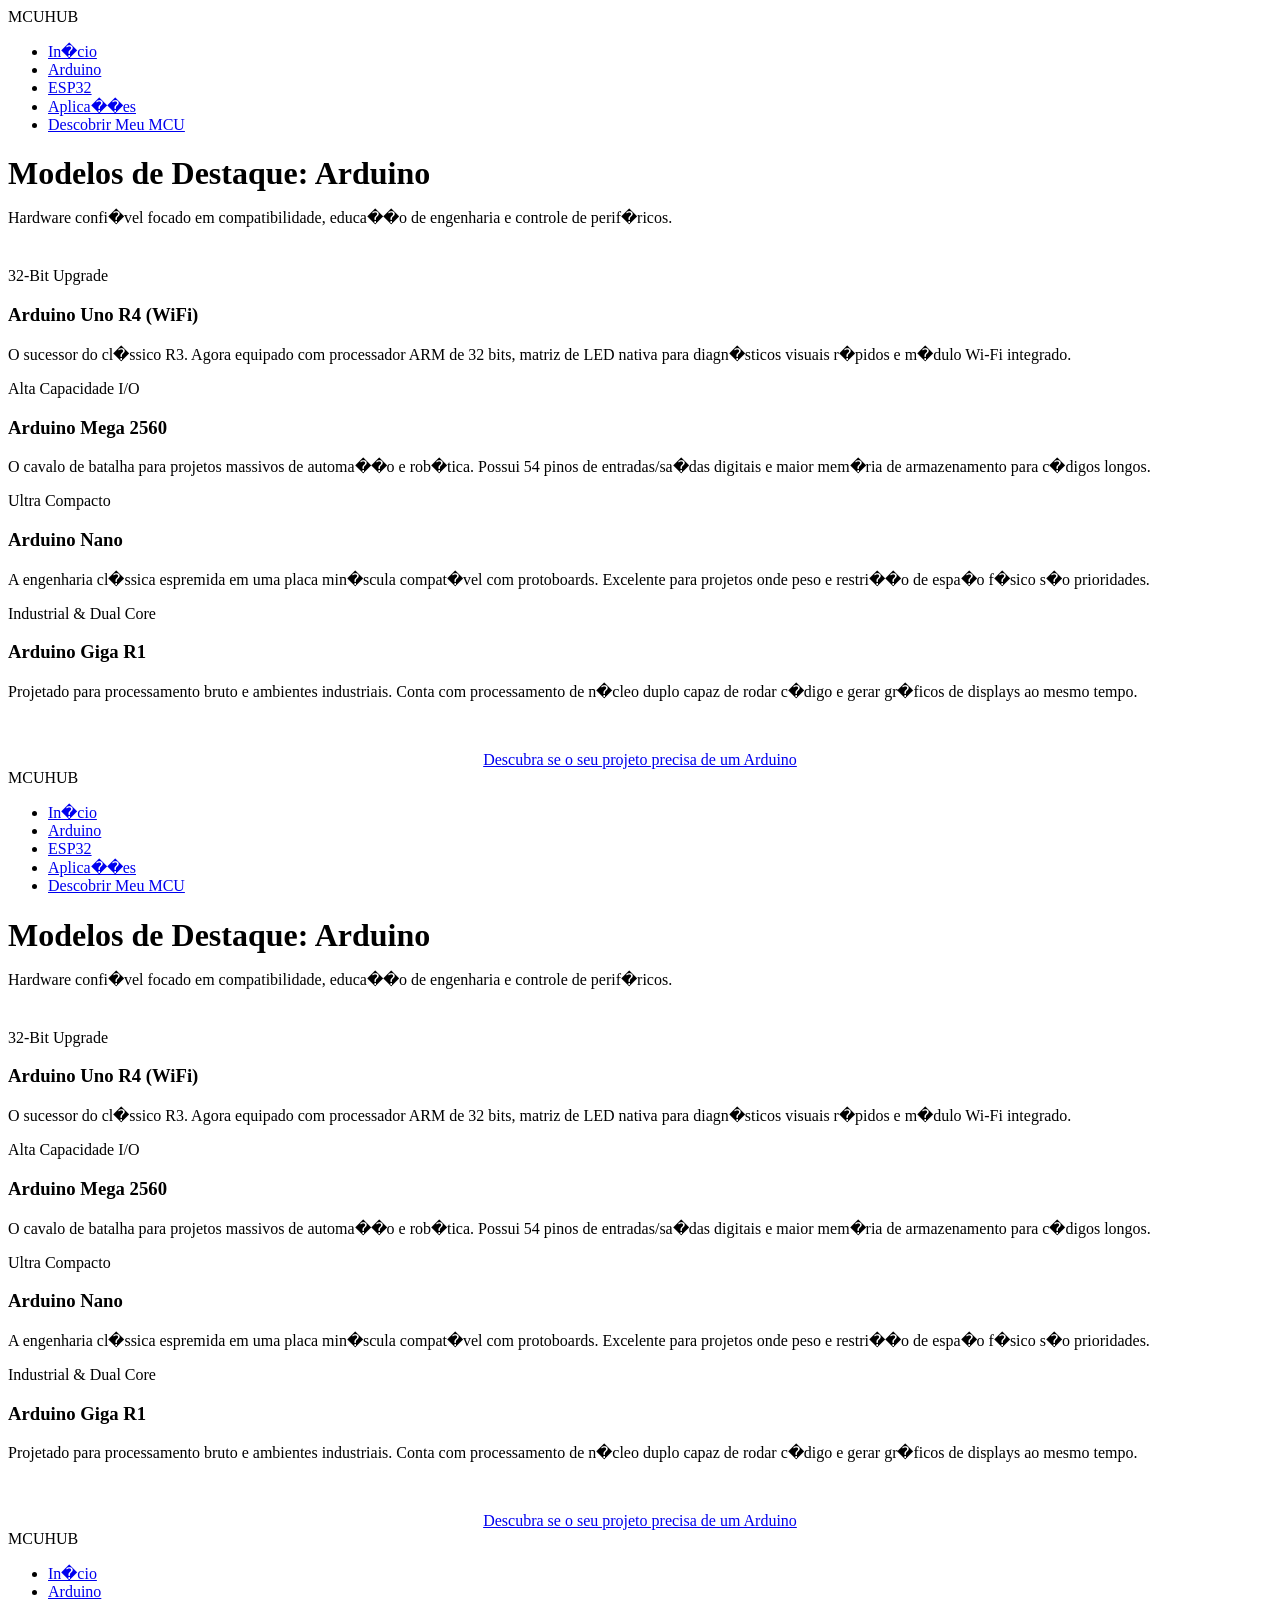
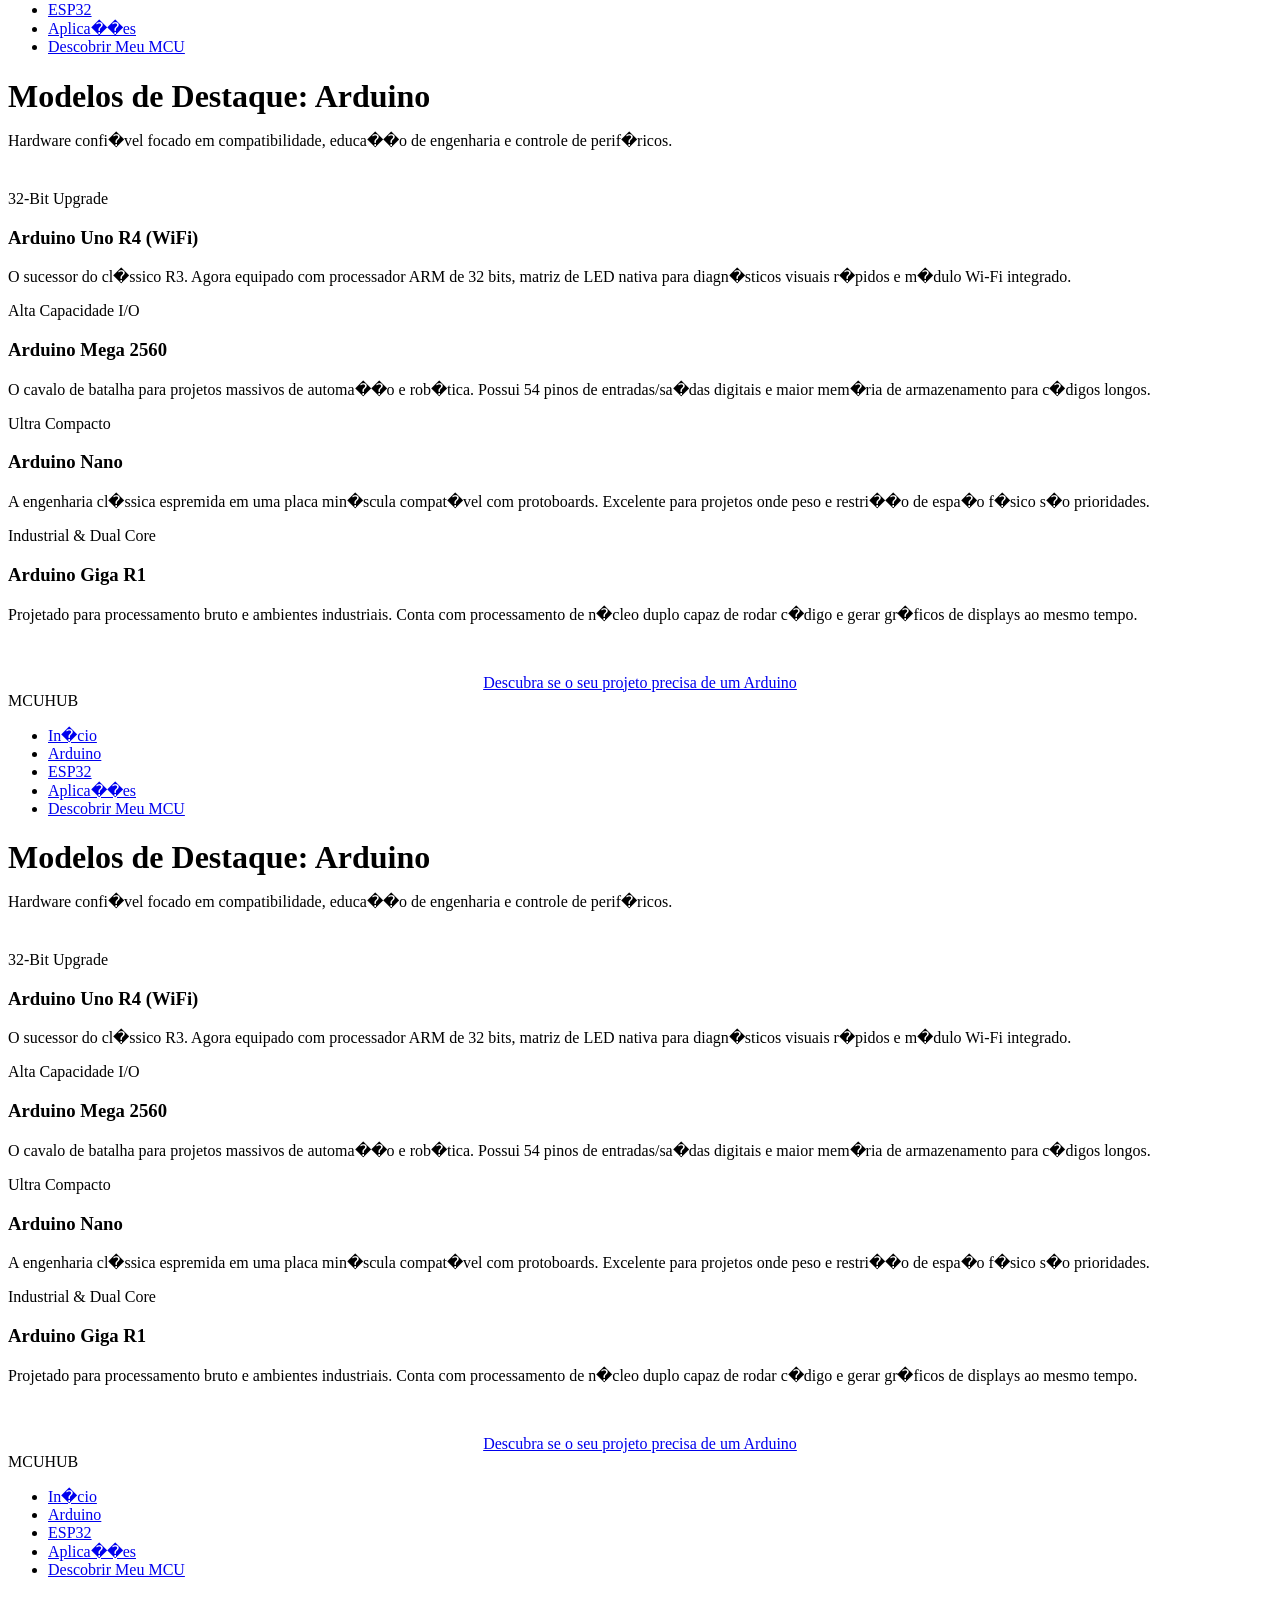
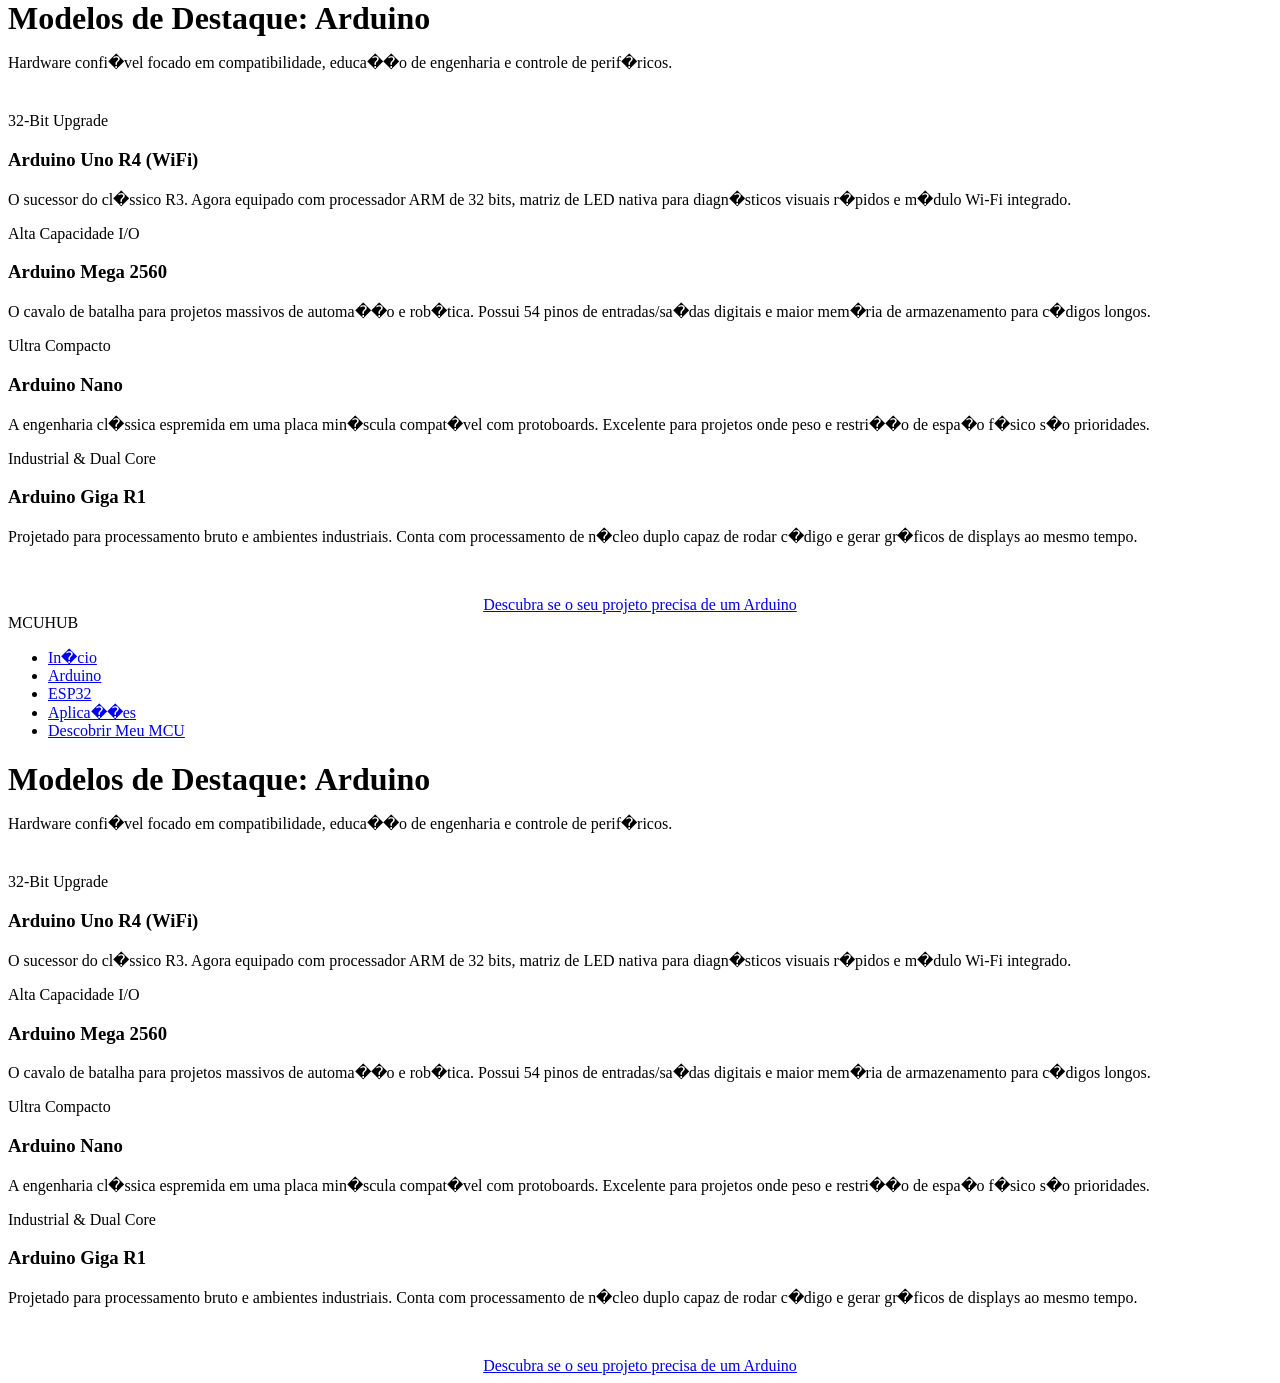
==== arduino.html @ 1d7e1dc6 "Commit inicial: Estrutura completa do site de microcontroladores" ====
<!DOCTYPE html>
<html lang="pt-br">
<head>
    <meta charset="UTF-8">
    <meta name="viewport" content="width=device-width, initial-scale=1.0">
    <title>Modelos Arduino</title>
    <link rel="stylesheet" href="css/main.css">
    <link href="https://fonts.googleapis.com/css2?family=Urbanist:wght@400;600;700&family=JetBrains+Mono&display=swap" rel="stylesheet">
</head>
<body>

    <nav class="navbar">
        <div class="logo">MCU<span>HUB</span></div>
        <ul class="nav-links">
            <li><a href="index.html">In�cio</a></li>
            <li><a href="arduino.html" class="active">Arduino</a></li>
            <li><a href="esp32.html">ESP32</a></li>
            <li><a href="projetos.html">Aplica��es</a></li>
            <li><a href="quiz.html">Descobrir Meu MCU</a></li>
        </ul>
    </nav>

    <main class="container">
        <h1 style="margin-bottom: 10px;">Modelos de Destaque: Arduino</h1>
        <p style="color: var(--texto-mutado); margin-bottom: 40px;">Hardware confi�vel focado em compatibilidade, educa��o de engenharia e controle de perif�ricos.</p>

        <div class="grid-2">
            <div class="card">
                <span class="badge badge-arduino">32-Bit Upgrade</span>
                <h3>Arduino Uno R4 (WiFi)</h3>
                <p style="color: var(--texto-mutado);">O sucessor do cl�ssico R3. Agora equipado com processador ARM de 32 bits, matriz de LED nativa para diagn�sticos visuais r�pidos e m�dulo Wi-Fi integrado.</p>
            </div>
            
            <div class="card">
                <span class="badge badge-arduino">Alta Capacidade I/O</span>
                <h3>Arduino Mega 2560</h3>
                <p style="color: var(--texto-mutado);">O cavalo de batalha para projetos massivos de automa��o e rob�tica. Possui 54 pinos de entradas/sa�das digitais e maior mem�ria de armazenamento para c�digos longos.</p>
            </div>

            <div class="card">
                <span class="badge badge-arduino">Ultra Compacto</span>
                <h3>Arduino Nano</h3>
                <p style="color: var(--texto-mutado);">A engenharia cl�ssica espremida em uma placa min�scula compat�vel com protoboards. Excelente para projetos onde peso e restri��o de espa�o f�sico s�o prioridades.</p>
            </div>

            <div class="card">
                <span class="badge badge-arduino">Industrial & Dual Core</span>
                <h3>Arduino Giga R1</h3>
                <p style="color: var(--texto-mutado);">Projetado para processamento bruto e ambientes industriais. Conta com processamento de n�cleo duplo capaz de rodar c�digo e gerar gr�ficos de displays ao mesmo tempo.</p>
            </div>
        </div>

        <div style="margin-top: 50px; text-align: center;">
            <a href="quiz.html" class="btn btn-primary">Descubra se o seu projeto precisa de um Arduino</a>
        </div>
    </main>

</body>
</html><!DOCTYPE html>
<html lang="pt-br">
<head>
    <meta charset="UTF-8">
    <meta name="viewport" content="width=device-width, initial-scale=1.0">
    <title>Modelos Arduino</title>
    <link rel="stylesheet" href="css/main.css">
    <link href="https://fonts.googleapis.com/css2?family=Urbanist:wght@400;600;700&family=JetBrains+Mono&display=swap" rel="stylesheet">
</head>
<body>

    <nav class="navbar">
        <div class="logo">MCU<span>HUB</span></div>
        <ul class="nav-links">
            <li><a href="index.html">In�cio</a></li>
            <li><a href="arduino.html" class="active">Arduino</a></li>
            <li><a href="esp32.html">ESP32</a></li>
            <li><a href="projetos.html">Aplica��es</a></li>
            <li><a href="quiz.html">Descobrir Meu MCU</a></li>
        </ul>
    </nav>

    <main class="container">
        <h1 style="margin-bottom: 10px;">Modelos de Destaque: Arduino</h1>
        <p style="color: var(--texto-mutado); margin-bottom: 40px;">Hardware confi�vel focado em compatibilidade, educa��o de engenharia e controle de perif�ricos.</p>

        <div class="grid-2">
            <div class="card">
                <span class="badge badge-arduino">32-Bit Upgrade</span>
                <h3>Arduino Uno R4 (WiFi)</h3>
                <p style="color: var(--texto-mutado);">O sucessor do cl�ssico R3. Agora equipado com processador ARM de 32 bits, matriz de LED nativa para diagn�sticos visuais r�pidos e m�dulo Wi-Fi integrado.</p>
            </div>
            
            <div class="card">
                <span class="badge badge-arduino">Alta Capacidade I/O</span>
                <h3>Arduino Mega 2560</h3>
                <p style="color: var(--texto-mutado);">O cavalo de batalha para projetos massivos de automa��o e rob�tica. Possui 54 pinos de entradas/sa�das digitais e maior mem�ria de armazenamento para c�digos longos.</p>
            </div>

            <div class="card">
                <span class="badge badge-arduino">Ultra Compacto</span>
                <h3>Arduino Nano</h3>
                <p style="color: var(--texto-mutado);">A engenharia cl�ssica espremida em uma placa min�scula compat�vel com protoboards. Excelente para projetos onde peso e restri��o de espa�o f�sico s�o prioridades.</p>
            </div>

            <div class="card">
                <span class="badge badge-arduino">Industrial & Dual Core</span>
                <h3>Arduino Giga R1</h3>
                <p style="color: var(--texto-mutado);">Projetado para processamento bruto e ambientes industriais. Conta com processamento de n�cleo duplo capaz de rodar c�digo e gerar gr�ficos de displays ao mesmo tempo.</p>
            </div>
        </div>

        <div style="margin-top: 50px; text-align: center;">
            <a href="quiz.html" class="btn btn-primary">Descubra se o seu projeto precisa de um Arduino</a>
        </div>
    </main>

</body>
</html><!DOCTYPE html>
<html lang="pt-br">
<head>
    <meta charset="UTF-8">
    <meta name="viewport" content="width=device-width, initial-scale=1.0">
    <title>Modelos Arduino</title>
    <link rel="stylesheet" href="css/main.css">
    <link href="https://fonts.googleapis.com/css2?family=Urbanist:wght@400;600;700&family=JetBrains+Mono&display=swap" rel="stylesheet">
</head>
<body>

    <nav class="navbar">
        <div class="logo">MCU<span>HUB</span></div>
        <ul class="nav-links">
            <li><a href="index.html">In�cio</a></li>
            <li><a href="arduino.html" class="active">Arduino</a></li>
            <li><a href="esp32.html">ESP32</a></li>
            <li><a href="projetos.html">Aplica��es</a></li>
            <li><a href="quiz.html">Descobrir Meu MCU</a></li>
        </ul>
    </nav>

    <main class="container">
        <h1 style="margin-bottom: 10px;">Modelos de Destaque: Arduino</h1>
        <p style="color: var(--texto-mutado); margin-bottom: 40px;">Hardware confi�vel focado em compatibilidade, educa��o de engenharia e controle de perif�ricos.</p>

        <div class="grid-2">
            <div class="card">
                <span class="badge badge-arduino">32-Bit Upgrade</span>
                <h3>Arduino Uno R4 (WiFi)</h3>
                <p style="color: var(--texto-mutado);">O sucessor do cl�ssico R3. Agora equipado com processador ARM de 32 bits, matriz de LED nativa para diagn�sticos visuais r�pidos e m�dulo Wi-Fi integrado.</p>
            </div>
            
            <div class="card">
                <span class="badge badge-arduino">Alta Capacidade I/O</span>
                <h3>Arduino Mega 2560</h3>
                <p style="color: var(--texto-mutado);">O cavalo de batalha para projetos massivos de automa��o e rob�tica. Possui 54 pinos de entradas/sa�das digitais e maior mem�ria de armazenamento para c�digos longos.</p>
            </div>

            <div class="card">
                <span class="badge badge-arduino">Ultra Compacto</span>
                <h3>Arduino Nano</h3>
                <p style="color: var(--texto-mutado);">A engenharia cl�ssica espremida em uma placa min�scula compat�vel com protoboards. Excelente para projetos onde peso e restri��o de espa�o f�sico s�o prioridades.</p>
            </div>

            <div class="card">
                <span class="badge badge-arduino">Industrial & Dual Core</span>
                <h3>Arduino Giga R1</h3>
                <p style="color: var(--texto-mutado);">Projetado para processamento bruto e ambientes industriais. Conta com processamento de n�cleo duplo capaz de rodar c�digo e gerar gr�ficos de displays ao mesmo tempo.</p>
            </div>
        </div>

        <div style="margin-top: 50px; text-align: center;">
            <a href="quiz.html" class="btn btn-primary">Descubra se o seu projeto precisa de um Arduino</a>
        </div>
    </main>

</body>
</html><!DOCTYPE html>
<html lang="pt-br">
<head>
    <meta charset="UTF-8">
    <meta name="viewport" content="width=device-width, initial-scale=1.0">
    <title>Modelos Arduino</title>
    <link rel="stylesheet" href="css/main.css">
    <link href="https://fonts.googleapis.com/css2?family=Urbanist:wght@400;600;700&family=JetBrains+Mono&display=swap" rel="stylesheet">
</head>
<body>

    <nav class="navbar">
        <div class="logo">MCU<span>HUB</span></div>
        <ul class="nav-links">
            <li><a href="index.html">In�cio</a></li>
            <li><a href="arduino.html" class="active">Arduino</a></li>
            <li><a href="esp32.html">ESP32</a></li>
            <li><a href="projetos.html">Aplica��es</a></li>
            <li><a href="quiz.html">Descobrir Meu MCU</a></li>
        </ul>
    </nav>

    <main class="container">
        <h1 style="margin-bottom: 10px;">Modelos de Destaque: Arduino</h1>
        <p style="color: var(--texto-mutado); margin-bottom: 40px;">Hardware confi�vel focado em compatibilidade, educa��o de engenharia e controle de perif�ricos.</p>

        <div class="grid-2">
            <div class="card">
                <span class="badge badge-arduino">32-Bit Upgrade</span>
                <h3>Arduino Uno R4 (WiFi)</h3>
                <p style="color: var(--texto-mutado);">O sucessor do cl�ssico R3. Agora equipado com processador ARM de 32 bits, matriz de LED nativa para diagn�sticos visuais r�pidos e m�dulo Wi-Fi integrado.</p>
            </div>
            
            <div class="card">
                <span class="badge badge-arduino">Alta Capacidade I/O</span>
                <h3>Arduino Mega 2560</h3>
                <p style="color: var(--texto-mutado);">O cavalo de batalha para projetos massivos de automa��o e rob�tica. Possui 54 pinos de entradas/sa�das digitais e maior mem�ria de armazenamento para c�digos longos.</p>
            </div>

            <div class="card">
                <span class="badge badge-arduino">Ultra Compacto</span>
                <h3>Arduino Nano</h3>
                <p style="color: var(--texto-mutado);">A engenharia cl�ssica espremida em uma placa min�scula compat�vel com protoboards. Excelente para projetos onde peso e restri��o de espa�o f�sico s�o prioridades.</p>
            </div>

            <div class="card">
                <span class="badge badge-arduino">Industrial & Dual Core</span>
                <h3>Arduino Giga R1</h3>
                <p style="color: var(--texto-mutado);">Projetado para processamento bruto e ambientes industriais. Conta com processamento de n�cleo duplo capaz de rodar c�digo e gerar gr�ficos de displays ao mesmo tempo.</p>
            </div>
        </div>

        <div style="margin-top: 50px; text-align: center;">
            <a href="quiz.html" class="btn btn-primary">Descubra se o seu projeto precisa de um Arduino</a>
        </div>
    </main>

</body><!DOCTYPE html>
<html lang="pt-br">
<head>
    <meta charset="UTF-8">
    <meta name="viewport" content="width=device-width, initial-scale=1.0">
    <title>Modelos Arduino</title>
    <link rel="stylesheet" href="css/main.css">
    <link href="https://fonts.googleapis.com/css2?family=Urbanist:wght@400;600;700&family=JetBrains+Mono&display=swap" rel="stylesheet">
</head>
<body>

    <nav class="navbar">
        <div class="logo">MCU<span>HUB</span></div>
        <ul class="nav-links">
            <li><a href="index.html">In�cio</a></li>
            <li><a href="arduino.html" class="active">Arduino</a></li>
            <li><a href="esp32.html">ESP32</a></li>
            <li><a href="projetos.html">Aplica��es</a></li>
            <li><a href="quiz.html">Descobrir Meu MCU</a></li>
        </ul>
    </nav>

    <main class="container">
        <h1 style="margin-bottom: 10px;">Modelos de Destaque: Arduino</h1>
        <p style="color: var(--texto-mutado); margin-bottom: 40px;">Hardware confi�vel focado em compatibilidade, educa��o de engenharia e controle de perif�ricos.</p>

        <div class="grid-2">
            <div class="card">
                <span class="badge badge-arduino">32-Bit Upgrade</span>
                <h3>Arduino Uno R4 (WiFi)</h3>
                <p style="color: var(--texto-mutado);">O sucessor do cl�ssico R3. Agora equipado com processador ARM de 32 bits, matriz de LED nativa para diagn�sticos visuais r�pidos e m�dulo Wi-Fi integrado.</p>
            </div>
            
            <div class="card">
                <span class="badge badge-arduino">Alta Capacidade I/O</span>
                <h3>Arduino Mega 2560</h3>
                <p style="color: var(--texto-mutado);">O cavalo de batalha para projetos massivos de automa��o e rob�tica. Possui 54 pinos de entradas/sa�das digitais e maior mem�ria de armazenamento para c�digos longos.</p>
            </div>

            <div class="card">
                <span class="badge badge-arduino">Ultra Compacto</span>
                <h3>Arduino Nano</h3>
                <p style="color: var(--texto-mutado);">A engenharia cl�ssica espremida em uma placa min�scula compat�vel com protoboards. Excelente para projetos onde peso e restri��o de espa�o f�sico s�o prioridades.</p>
            </div>

            <div class="card">
                <span class="badge badge-arduino">Industrial & Dual Core</span>
                <h3>Arduino Giga R1</h3>
                <p style="color: var(--texto-mutado);">Projetado para processamento bruto e ambientes industriais. Conta com processamento de n�cleo duplo capaz de rodar c�digo e gerar gr�ficos de displays ao mesmo tempo.</p>
            </div>
        </div>

        <div style="margin-top: 50px; text-align: center;">
            <a href="quiz.html" class="btn btn-primary">Descubra se o seu projeto precisa de um Arduino</a>
        </div>
    </main>

</body>
</html><!DOCTYPE html>
<html lang="pt-br">
<head>
    <meta charset="UTF-8">
    <meta name="viewport" content="width=device-width, initial-scale=1.0">
    <title>Modelos Arduino</title>
    <link rel="stylesheet" href="css/main.css">
    <link href="https://fonts.googleapis.com/css2?family=Urbanist:wght@400;600;700&family=JetBrains+Mono&display=swap" rel="stylesheet">
</head>
<body>

    <nav class="navbar">
        <div class="logo">MCU<span>HUB</span></div>
        <ul class="nav-links">
            <li><a href="index.html">In�cio</a></li>
            <li><a href="arduino.html" class="active">Arduino</a></li>
            <li><a href="esp32.html">ESP32</a></li>
            <li><a href="projetos.html">Aplica��es</a></li>
            <li><a href="quiz.html">Descobrir Meu MCU</a></li>
        </ul>
    </nav>

    <main class="container">
        <h1 style="margin-bottom: 10px;">Modelos de Destaque: Arduino</h1>
        <p style="color: var(--texto-mutado); margin-bottom: 40px;">Hardware confi�vel focado em compatibilidade, educa��o de engenharia e controle de perif�ricos.</p>

        <div class="grid-2">
            <div class="card">
                <span class="badge badge-arduino">32-Bit Upgrade</span>
                <h3>Arduino Uno R4 (WiFi)</h3>
                <p style="color: var(--texto-mutado);">O sucessor do cl�ssico R3. Agora equipado com processador ARM de 32 bits, matriz de LED nativa para diagn�sticos visuais r�pidos e m�dulo Wi-Fi integrado.</p>
            </div>
            
            <div class="card">
                <span class="badge badge-arduino">Alta Capacidade I/O</span>
                <h3>Arduino Mega 2560</h3>
                <p style="color: var(--texto-mutado);">O cavalo de batalha para projetos massivos de automa��o e rob�tica. Possui 54 pinos de entradas/sa�das digitais e maior mem�ria de armazenamento para c�digos longos.</p>
            </div>

            <div class="card">
                <span class="badge badge-arduino">Ultra Compacto</span>
                <h3>Arduino Nano</h3>
                <p style="color: var(--texto-mutado);">A engenharia cl�ssica espremida em uma placa min�scula compat�vel com protoboards. Excelente para projetos onde peso e restri��o de espa�o f�sico s�o prioridades.</p>
            </div>

            <div class="card">
                <span class="badge badge-arduino">Industrial & Dual Core</span>
                <h3>Arduino Giga R1</h3>
                <p style="color: var(--texto-mutado);">Projetado para processamento bruto e ambientes industriais. Conta com processamento de n�cleo duplo capaz de rodar c�digo e gerar gr�ficos de displays ao mesmo tempo.</p>
            </div>
        </div>

        <div style="margin-top: 50px; text-align: center;">
            <a href="quiz.html" class="btn btn-primary">Descubra se o seu projeto precisa de um Arduino</a>
        </div>
    </main>

</body>
</html>
</html>
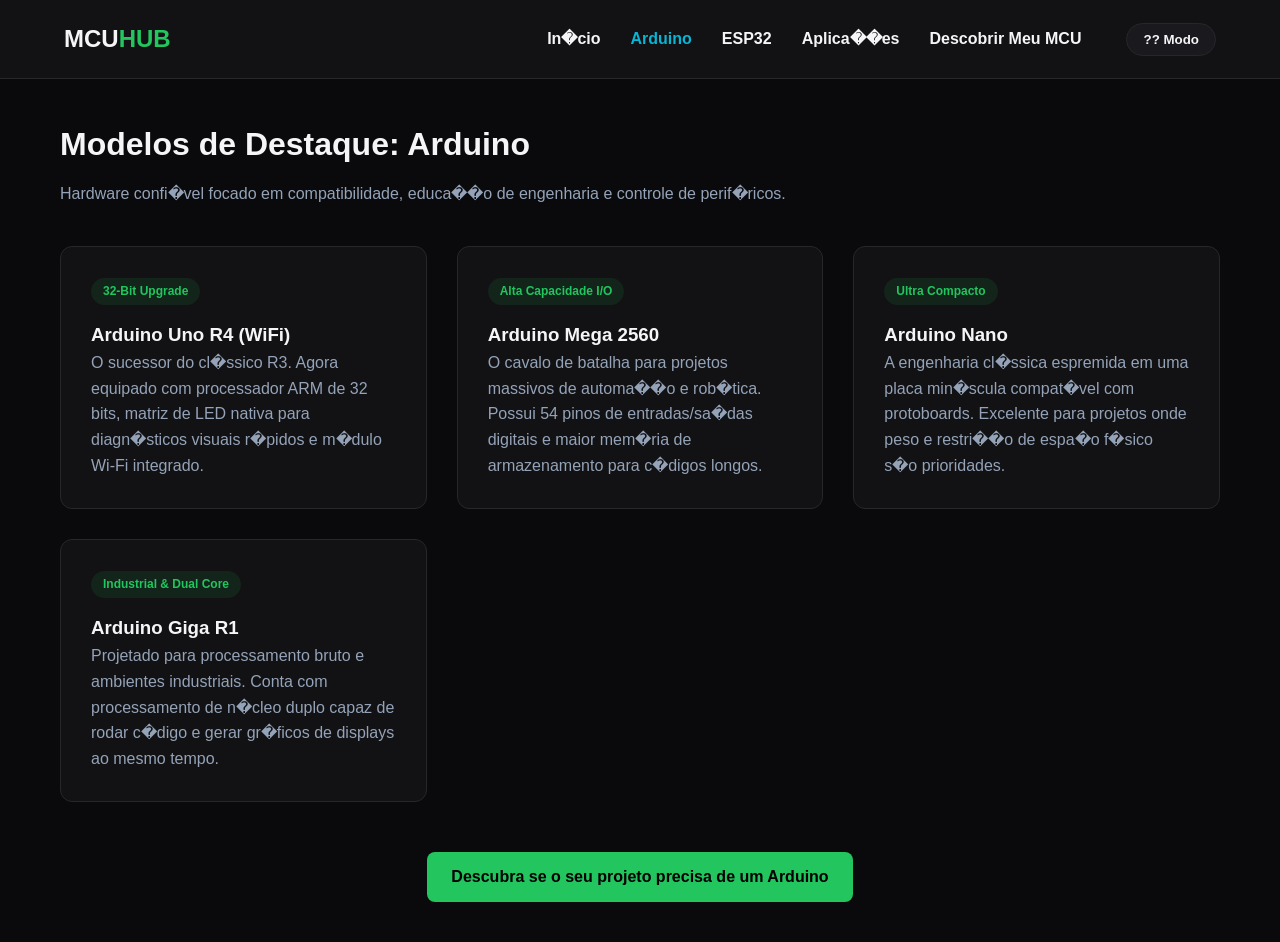
==== commit 0966565d: "Implementado sistema de tema Claro/Escuro completo com HTML, CSS e JS via CMD" ====
--- a/arduino.html
+++ b/arduino.html
@@ -17,6 +17,7 @@
             <li><a href="esp32.html">ESP32</a></li>
             <li><a href="projetos.html">Aplica��es</a></li>
             <li><a href="quiz.html">Descobrir Meu MCU</a></li>
+            <li><button class="theme-toggle-btn" id="btn-tema">?? Modo</button></li>
         </ul>
     </nav>
 
@@ -55,295 +56,6 @@
         </div>
     </main>
 
+    <script src="js/theme.js"></script>
 </body>
-</html><!DOCTYPE html>
-<html lang="pt-br">
-<head>
-    <meta charset="UTF-8">
-    <meta name="viewport" content="width=device-width, initial-scale=1.0">
-    <title>Modelos Arduino</title>
-    <link rel="stylesheet" href="css/main.css">
-    <link href="https://fonts.googleapis.com/css2?family=Urbanist:wght@400;600;700&family=JetBrains+Mono&display=swap" rel="stylesheet">
-</head>
-<body>
-
-    <nav class="navbar">
-        <div class="logo">MCU<span>HUB</span></div>
-        <ul class="nav-links">
-            <li><a href="index.html">In�cio</a></li>
-            <li><a href="arduino.html" class="active">Arduino</a></li>
-            <li><a href="esp32.html">ESP32</a></li>
-            <li><a href="projetos.html">Aplica��es</a></li>
-            <li><a href="quiz.html">Descobrir Meu MCU</a></li>
-        </ul>
-    </nav>
-
-    <main class="container">
-        <h1 style="margin-bottom: 10px;">Modelos de Destaque: Arduino</h1>
-        <p style="color: var(--texto-mutado); margin-bottom: 40px;">Hardware confi�vel focado em compatibilidade, educa��o de engenharia e controle de perif�ricos.</p>
-
-        <div class="grid-2">
-            <div class="card">
-                <span class="badge badge-arduino">32-Bit Upgrade</span>
-                <h3>Arduino Uno R4 (WiFi)</h3>
-                <p style="color: var(--texto-mutado);">O sucessor do cl�ssico R3. Agora equipado com processador ARM de 32 bits, matriz de LED nativa para diagn�sticos visuais r�pidos e m�dulo Wi-Fi integrado.</p>
-            </div>
-            
-            <div class="card">
-                <span class="badge badge-arduino">Alta Capacidade I/O</span>
-                <h3>Arduino Mega 2560</h3>
-                <p style="color: var(--texto-mutado);">O cavalo de batalha para projetos massivos de automa��o e rob�tica. Possui 54 pinos de entradas/sa�das digitais e maior mem�ria de armazenamento para c�digos longos.</p>
-            </div>
-
-            <div class="card">
-                <span class="badge badge-arduino">Ultra Compacto</span>
-                <h3>Arduino Nano</h3>
-                <p style="color: var(--texto-mutado);">A engenharia cl�ssica espremida em uma placa min�scula compat�vel com protoboards. Excelente para projetos onde peso e restri��o de espa�o f�sico s�o prioridades.</p>
-            </div>
-
-            <div class="card">
-                <span class="badge badge-arduino">Industrial & Dual Core</span>
-                <h3>Arduino Giga R1</h3>
-                <p style="color: var(--texto-mutado);">Projetado para processamento bruto e ambientes industriais. Conta com processamento de n�cleo duplo capaz de rodar c�digo e gerar gr�ficos de displays ao mesmo tempo.</p>
-            </div>
-        </div>
-
-        <div style="margin-top: 50px; text-align: center;">
-            <a href="quiz.html" class="btn btn-primary">Descubra se o seu projeto precisa de um Arduino</a>
-        </div>
-    </main>
-
-</body>
-</html><!DOCTYPE html>
-<html lang="pt-br">
-<head>
-    <meta charset="UTF-8">
-    <meta name="viewport" content="width=device-width, initial-scale=1.0">
-    <title>Modelos Arduino</title>
-    <link rel="stylesheet" href="css/main.css">
-    <link href="https://fonts.googleapis.com/css2?family=Urbanist:wght@400;600;700&family=JetBrains+Mono&display=swap" rel="stylesheet">
-</head>
-<body>
-
-    <nav class="navbar">
-        <div class="logo">MCU<span>HUB</span></div>
-        <ul class="nav-links">
-            <li><a href="index.html">In�cio</a></li>
-            <li><a href="arduino.html" class="active">Arduino</a></li>
-            <li><a href="esp32.html">ESP32</a></li>
-            <li><a href="projetos.html">Aplica��es</a></li>
-            <li><a href="quiz.html">Descobrir Meu MCU</a></li>
-        </ul>
-    </nav>
-
-    <main class="container">
-        <h1 style="margin-bottom: 10px;">Modelos de Destaque: Arduino</h1>
-        <p style="color: var(--texto-mutado); margin-bottom: 40px;">Hardware confi�vel focado em compatibilidade, educa��o de engenharia e controle de perif�ricos.</p>
-
-        <div class="grid-2">
-            <div class="card">
-                <span class="badge badge-arduino">32-Bit Upgrade</span>
-                <h3>Arduino Uno R4 (WiFi)</h3>
-                <p style="color: var(--texto-mutado);">O sucessor do cl�ssico R3. Agora equipado com processador ARM de 32 bits, matriz de LED nativa para diagn�sticos visuais r�pidos e m�dulo Wi-Fi integrado.</p>
-            </div>
-            
-            <div class="card">
-                <span class="badge badge-arduino">Alta Capacidade I/O</span>
-                <h3>Arduino Mega 2560</h3>
-                <p style="color: var(--texto-mutado);">O cavalo de batalha para projetos massivos de automa��o e rob�tica. Possui 54 pinos de entradas/sa�das digitais e maior mem�ria de armazenamento para c�digos longos.</p>
-            </div>
-
-            <div class="card">
-                <span class="badge badge-arduino">Ultra Compacto</span>
-                <h3>Arduino Nano</h3>
-                <p style="color: var(--texto-mutado);">A engenharia cl�ssica espremida em uma placa min�scula compat�vel com protoboards. Excelente para projetos onde peso e restri��o de espa�o f�sico s�o prioridades.</p>
-            </div>
-
-            <div class="card">
-                <span class="badge badge-arduino">Industrial & Dual Core</span>
-                <h3>Arduino Giga R1</h3>
-                <p style="color: var(--texto-mutado);">Projetado para processamento bruto e ambientes industriais. Conta com processamento de n�cleo duplo capaz de rodar c�digo e gerar gr�ficos de displays ao mesmo tempo.</p>
-            </div>
-        </div>
-
-        <div style="margin-top: 50px; text-align: center;">
-            <a href="quiz.html" class="btn btn-primary">Descubra se o seu projeto precisa de um Arduino</a>
-        </div>
-    </main>
-
-</body>
-</html><!DOCTYPE html>
-<html lang="pt-br">
-<head>
-    <meta charset="UTF-8">
-    <meta name="viewport" content="width=device-width, initial-scale=1.0">
-    <title>Modelos Arduino</title>
-    <link rel="stylesheet" href="css/main.css">
-    <link href="https://fonts.googleapis.com/css2?family=Urbanist:wght@400;600;700&family=JetBrains+Mono&display=swap" rel="stylesheet">
-</head>
-<body>
-
-    <nav class="navbar">
-        <div class="logo">MCU<span>HUB</span></div>
-        <ul class="nav-links">
-            <li><a href="index.html">In�cio</a></li>
-            <li><a href="arduino.html" class="active">Arduino</a></li>
-            <li><a href="esp32.html">ESP32</a></li>
-            <li><a href="projetos.html">Aplica��es</a></li>
-            <li><a href="quiz.html">Descobrir Meu MCU</a></li>
-        </ul>
-    </nav>
-
-    <main class="container">
-        <h1 style="margin-bottom: 10px;">Modelos de Destaque: Arduino</h1>
-        <p style="color: var(--texto-mutado); margin-bottom: 40px;">Hardware confi�vel focado em compatibilidade, educa��o de engenharia e controle de perif�ricos.</p>
-
-        <div class="grid-2">
-            <div class="card">
-                <span class="badge badge-arduino">32-Bit Upgrade</span>
-                <h3>Arduino Uno R4 (WiFi)</h3>
-                <p style="color: var(--texto-mutado);">O sucessor do cl�ssico R3. Agora equipado com processador ARM de 32 bits, matriz de LED nativa para diagn�sticos visuais r�pidos e m�dulo Wi-Fi integrado.</p>
-            </div>
-            
-            <div class="card">
-                <span class="badge badge-arduino">Alta Capacidade I/O</span>
-                <h3>Arduino Mega 2560</h3>
-                <p style="color: var(--texto-mutado);">O cavalo de batalha para projetos massivos de automa��o e rob�tica. Possui 54 pinos de entradas/sa�das digitais e maior mem�ria de armazenamento para c�digos longos.</p>
-            </div>
-
-            <div class="card">
-                <span class="badge badge-arduino">Ultra Compacto</span>
-                <h3>Arduino Nano</h3>
-                <p style="color: var(--texto-mutado);">A engenharia cl�ssica espremida em uma placa min�scula compat�vel com protoboards. Excelente para projetos onde peso e restri��o de espa�o f�sico s�o prioridades.</p>
-            </div>
-
-            <div class="card">
-                <span class="badge badge-arduino">Industrial & Dual Core</span>
-                <h3>Arduino Giga R1</h3>
-                <p style="color: var(--texto-mutado);">Projetado para processamento bruto e ambientes industriais. Conta com processamento de n�cleo duplo capaz de rodar c�digo e gerar gr�ficos de displays ao mesmo tempo.</p>
-            </div>
-        </div>
-
-        <div style="margin-top: 50px; text-align: center;">
-            <a href="quiz.html" class="btn btn-primary">Descubra se o seu projeto precisa de um Arduino</a>
-        </div>
-    </main>
-
-</body><!DOCTYPE html>
-<html lang="pt-br">
-<head>
-    <meta charset="UTF-8">
-    <meta name="viewport" content="width=device-width, initial-scale=1.0">
-    <title>Modelos Arduino</title>
-    <link rel="stylesheet" href="css/main.css">
-    <link href="https://fonts.googleapis.com/css2?family=Urbanist:wght@400;600;700&family=JetBrains+Mono&display=swap" rel="stylesheet">
-</head>
-<body>
-
-    <nav class="navbar">
-        <div class="logo">MCU<span>HUB</span></div>
-        <ul class="nav-links">
-            <li><a href="index.html">In�cio</a></li>
-            <li><a href="arduino.html" class="active">Arduino</a></li>
-            <li><a href="esp32.html">ESP32</a></li>
-            <li><a href="projetos.html">Aplica��es</a></li>
-            <li><a href="quiz.html">Descobrir Meu MCU</a></li>
-        </ul>
-    </nav>
-
-    <main class="container">
-        <h1 style="margin-bottom: 10px;">Modelos de Destaque: Arduino</h1>
-        <p style="color: var(--texto-mutado); margin-bottom: 40px;">Hardware confi�vel focado em compatibilidade, educa��o de engenharia e controle de perif�ricos.</p>
-
-        <div class="grid-2">
-            <div class="card">
-                <span class="badge badge-arduino">32-Bit Upgrade</span>
-                <h3>Arduino Uno R4 (WiFi)</h3>
-                <p style="color: var(--texto-mutado);">O sucessor do cl�ssico R3. Agora equipado com processador ARM de 32 bits, matriz de LED nativa para diagn�sticos visuais r�pidos e m�dulo Wi-Fi integrado.</p>
-            </div>
-            
-            <div class="card">
-                <span class="badge badge-arduino">Alta Capacidade I/O</span>
-                <h3>Arduino Mega 2560</h3>
-                <p style="color: var(--texto-mutado);">O cavalo de batalha para projetos massivos de automa��o e rob�tica. Possui 54 pinos de entradas/sa�das digitais e maior mem�ria de armazenamento para c�digos longos.</p>
-            </div>
-
-            <div class="card">
-                <span class="badge badge-arduino">Ultra Compacto</span>
-                <h3>Arduino Nano</h3>
-                <p style="color: var(--texto-mutado);">A engenharia cl�ssica espremida em uma placa min�scula compat�vel com protoboards. Excelente para projetos onde peso e restri��o de espa�o f�sico s�o prioridades.</p>
-            </div>
-
-            <div class="card">
-                <span class="badge badge-arduino">Industrial & Dual Core</span>
-                <h3>Arduino Giga R1</h3>
-                <p style="color: var(--texto-mutado);">Projetado para processamento bruto e ambientes industriais. Conta com processamento de n�cleo duplo capaz de rodar c�digo e gerar gr�ficos de displays ao mesmo tempo.</p>
-            </div>
-        </div>
-
-        <div style="margin-top: 50px; text-align: center;">
-            <a href="quiz.html" class="btn btn-primary">Descubra se o seu projeto precisa de um Arduino</a>
-        </div>
-    </main>
-
-</body>
-</html><!DOCTYPE html>
-<html lang="pt-br">
-<head>
-    <meta charset="UTF-8">
-    <meta name="viewport" content="width=device-width, initial-scale=1.0">
-    <title>Modelos Arduino</title>
-    <link rel="stylesheet" href="css/main.css">
-    <link href="https://fonts.googleapis.com/css2?family=Urbanist:wght@400;600;700&family=JetBrains+Mono&display=swap" rel="stylesheet">
-</head>
-<body>
-
-    <nav class="navbar">
-        <div class="logo">MCU<span>HUB</span></div>
-        <ul class="nav-links">
-            <li><a href="index.html">In�cio</a></li>
-            <li><a href="arduino.html" class="active">Arduino</a></li>
-            <li><a href="esp32.html">ESP32</a></li>
-            <li><a href="projetos.html">Aplica��es</a></li>
-            <li><a href="quiz.html">Descobrir Meu MCU</a></li>
-        </ul>
-    </nav>
-
-    <main class="container">
-        <h1 style="margin-bottom: 10px;">Modelos de Destaque: Arduino</h1>
-        <p style="color: var(--texto-mutado); margin-bottom: 40px;">Hardware confi�vel focado em compatibilidade, educa��o de engenharia e controle de perif�ricos.</p>
-
-        <div class="grid-2">
-            <div class="card">
-                <span class="badge badge-arduino">32-Bit Upgrade</span>
-                <h3>Arduino Uno R4 (WiFi)</h3>
-                <p style="color: var(--texto-mutado);">O sucessor do cl�ssico R3. Agora equipado com processador ARM de 32 bits, matriz de LED nativa para diagn�sticos visuais r�pidos e m�dulo Wi-Fi integrado.</p>
-            </div>
-            
-            <div class="card">
-                <span class="badge badge-arduino">Alta Capacidade I/O</span>
-                <h3>Arduino Mega 2560</h3>
-                <p style="color: var(--texto-mutado);">O cavalo de batalha para projetos massivos de automa��o e rob�tica. Possui 54 pinos de entradas/sa�das digitais e maior mem�ria de armazenamento para c�digos longos.</p>
-            </div>
-
-            <div class="card">
-                <span class="badge badge-arduino">Ultra Compacto</span>
-                <h3>Arduino Nano</h3>
-                <p style="color: var(--texto-mutado);">A engenharia cl�ssica espremida em uma placa min�scula compat�vel com protoboards. Excelente para projetos onde peso e restri��o de espa�o f�sico s�o prioridades.</p>
-            </div>
-
-            <div class="card">
-                <span class="badge badge-arduino">Industrial & Dual Core</span>
-                <h3>Arduino Giga R1</h3>
-                <p style="color: var(--texto-mutado);">Projetado para processamento bruto e ambientes industriais. Conta com processamento de n�cleo duplo capaz de rodar c�digo e gerar gr�ficos de displays ao mesmo tempo.</p>
-            </div>
-        </div>
-
-        <div style="margin-top: 50px; text-align: center;">
-            <a href="quiz.html" class="btn btn-primary">Descubra se o seu projeto precisa de um Arduino</a>
-        </div>
-    </main>
-
-</body>
-</html>
 </html>
--- a/css/main.css
+++ b/css/main.css
@@ -0,0 +1,199 @@
+/* ==========================================
+   CONFIGURA��O DE CORES E VARI�VEIS (THEMES)
+   ========================================== */
+:root {
+    /* Tema Escuro (Padr�o) */
+    --bg-principal: #0a0a0c;
+    --bg-cards: #121214;
+    --bg-inputs: #1a1a1e;
+    --texto-claro: #f5f5f7;
+    --texto-mutado: #94a3b8;
+    --borda: #27272a;
+    --arduino-verde: #22c55e;
+    --esp32-ciano: #06b6d4;
+}
+
+body.light-mode {
+    /* Tema Claro (Ativado pelo JavaScript) */
+    --bg-principal: #f8fafc;
+    --bg-cards: #ffffff;
+    --bg-inputs: #f1f5f9;
+    --texto-claro: #0f172a;
+    --texto-mutado: #475569;
+    --borda: #cbd5e1;
+}
+
+/* ==========================================
+   ESTILOS GERAIS DOS ELEMENTOS
+   ========================================== */
+* { 
+    box-sizing: border-box; 
+    margin: 0; 
+    padding: 0; 
+}
+
+body { 
+    background-color: var(--bg-principal); 
+    color: var(--texto-claro); 
+    font-family: 'Urbanist', sans-serif; 
+    line-height: 1.6; 
+    /* Transi��o suave ao mudar de tema */
+    transition: background 0.3s ease, color 0.3s ease; 
+}
+
+a { 
+    color: inherit; 
+    text-decoration: none; 
+}
+
+/* ==========================================
+   BARRA DE NAVEGA��O (NAVBAR)
+   ========================================== */
+.navbar { 
+    display: flex; 
+    justify-content: space-between; 
+    align-items: center; 
+    padding: 20px 5%; 
+    background-color: var(--bg-cards); 
+    border-bottom: 1px solid var(--borda); 
+    position: sticky; 
+    top: 0; 
+    z-index: 100; 
+    transition: background 0.3s ease, border 0.3s ease; 
+}
+
+.logo { 
+    font-size: 24px; 
+    font-weight: 700; 
+}
+
+.logo span { 
+    color: var(--arduino-verde); 
+}
+
+.nav-links { 
+    display: flex; 
+    gap: 30px; 
+    list-style: none; 
+    align-items: center; 
+}
+
+.nav-links a {
+    font-weight: 600;
+    transition: color 0.2s;
+}
+
+.nav-links a:hover, 
+.nav-links a.active { 
+    color: var(--esp32-ciano); 
+}
+
+/* ==========================================
+   BOT�O DE ALTERNAR TEMA (CLARO/ESCURO)
+   ========================================== */
+.theme-toggle-btn { 
+    background: var(--bg-inputs); 
+    border: 1px solid var(--borda); 
+    color: var(--texto-claro); 
+    padding: 8px 16px; 
+    border-radius: 20px; 
+    cursor: pointer; 
+    font-weight: bold; 
+    transition: all 0.3s ease; 
+    margin-left: 15px; 
+}
+
+.theme-toggle-btn:hover { 
+    border-color: var(--esp32-ciano); 
+    transform: scale(1.05);
+}
+
+/* ==========================================
+   LAYOUT E CARDS
+   ========================================== */
+.container { 
+    max-width: 1200px; 
+    margin: 0 auto; 
+    padding: 40px 20px; 
+}
+
+.hero { 
+    text-align: center; 
+    padding: 60px 20px; 
+}
+
+.hero h1 { 
+    font-size: 48px; 
+    margin-bottom: 20px; 
+}
+
+.grid-2 { 
+    display: grid; 
+    grid-template-columns: repeat(auto-fit, minmax(300px, 1fr)); 
+    gap: 30px; 
+    margin-top: 40px; 
+}
+
+.card { 
+    background-color: var(--bg-cards); 
+    border: 1px solid var(--borda); 
+    border-radius: 12px; 
+    padding: 30px; 
+    transition: all 0.3s ease; 
+}
+
+.card:hover {
+    transform: translateY(-5px);
+    box-shadow: 0 10px 20px rgba(0, 0, 0, 0.2);
+}
+
+/* ==========================================
+   BADGES (ETIQUETAS) E BOT�ES
+   ========================================== */
+.badge { 
+    display: inline-block; 
+    padding: 4px 12px; 
+    border-radius: 20px; 
+    font-size: 12px; 
+    font-weight: bold; 
+    margin-bottom: 15px; 
+}
+
+.badge-arduino { 
+    background-color: rgba(34, 197, 94, 0.1); 
+    color: var(--arduino-verde); 
+}
+
+.badge-esp32 { 
+    background-color: rgba(6, 182, 212, 0.1); 
+    color: var(--esp32-ciano); 
+}
+
+.btn { 
+    display: inline-block; 
+    padding: 12px 24px; 
+    border-radius: 8px; 
+    font-weight: bold; 
+    cursor: pointer; 
+    text-align: center; 
+    transition: all 0.2s;
+}
+
+.btn-primary { 
+    background: var(--arduino-verde); 
+    color: #000; 
+}
+
+.btn-primary:hover {
+    opacity: 0.9;
+}
+
+.btn-secondary { 
+    background: var(--bg-inputs); 
+    border: 1px solid var(--borda); 
+    color: var(--texto-claro); 
+}
+
+.btn-secondary:hover {
+    border-color: var(--texto-claro);
+}
